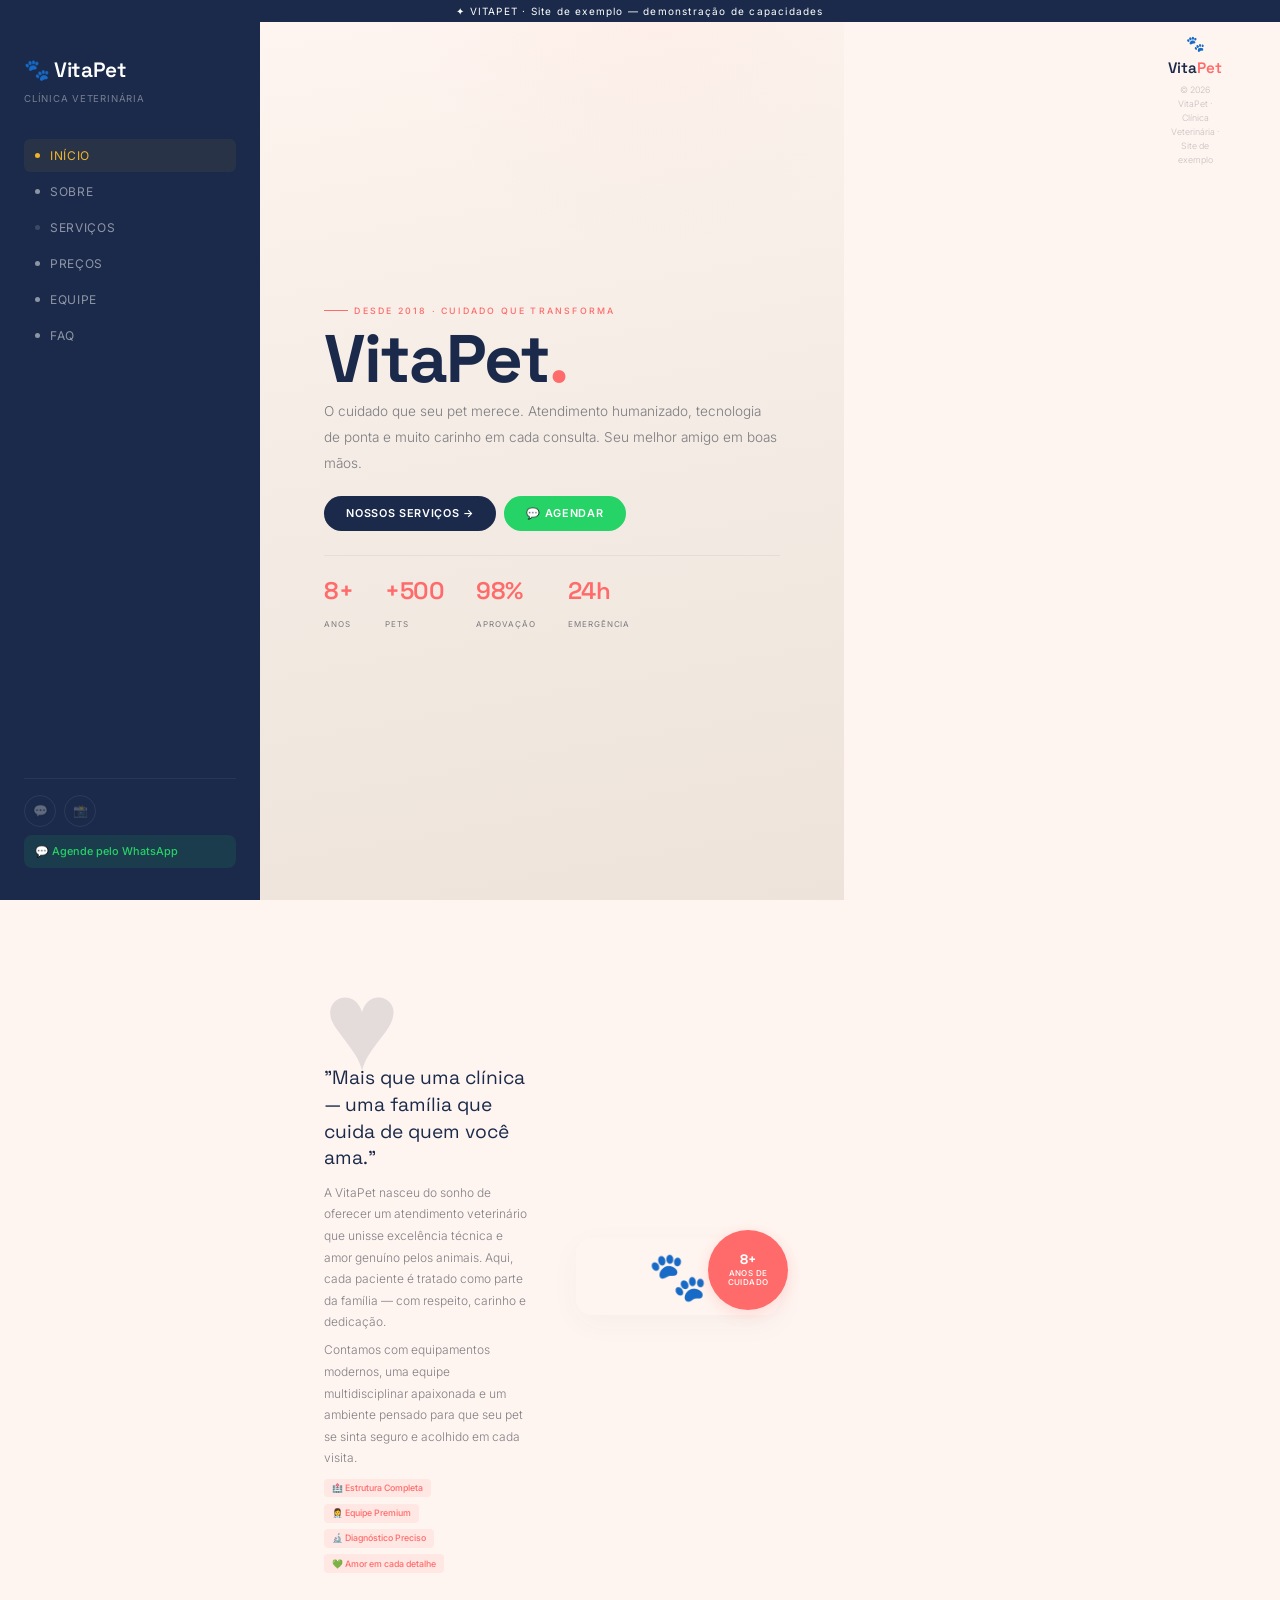
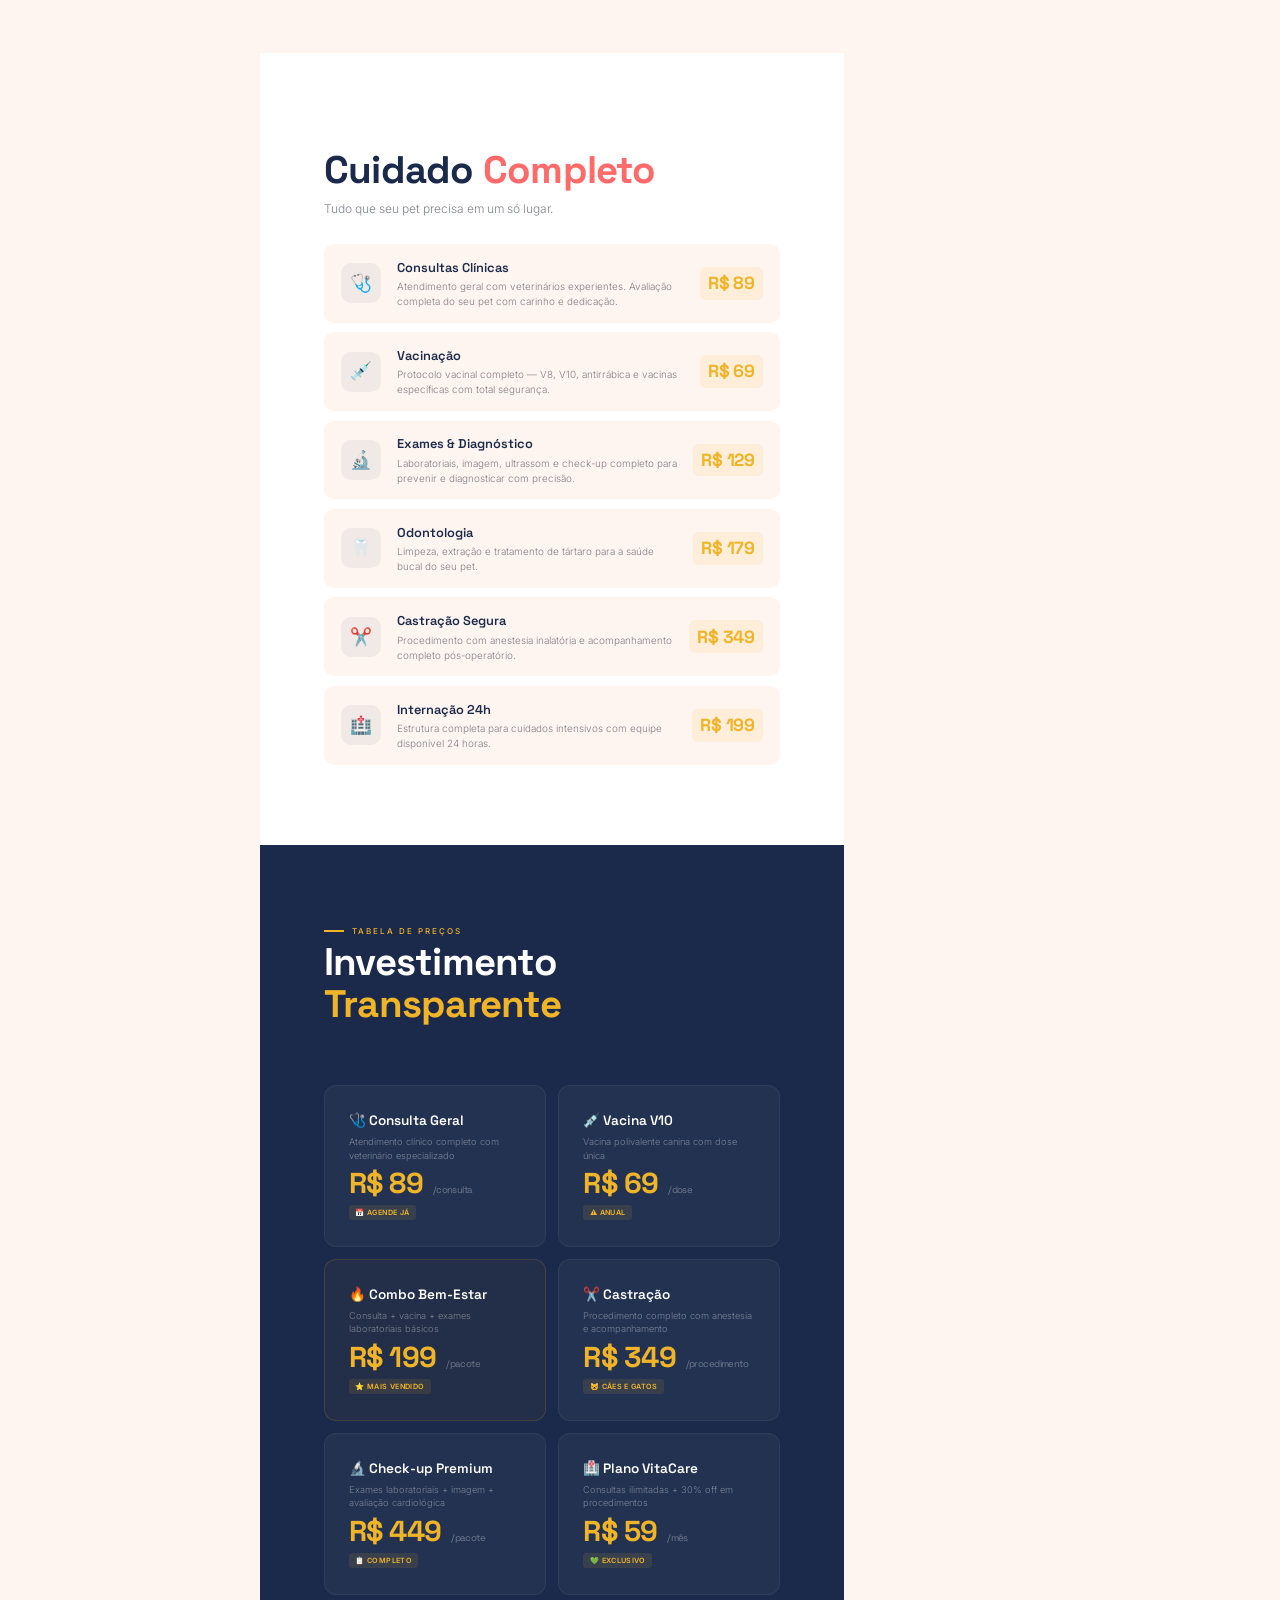
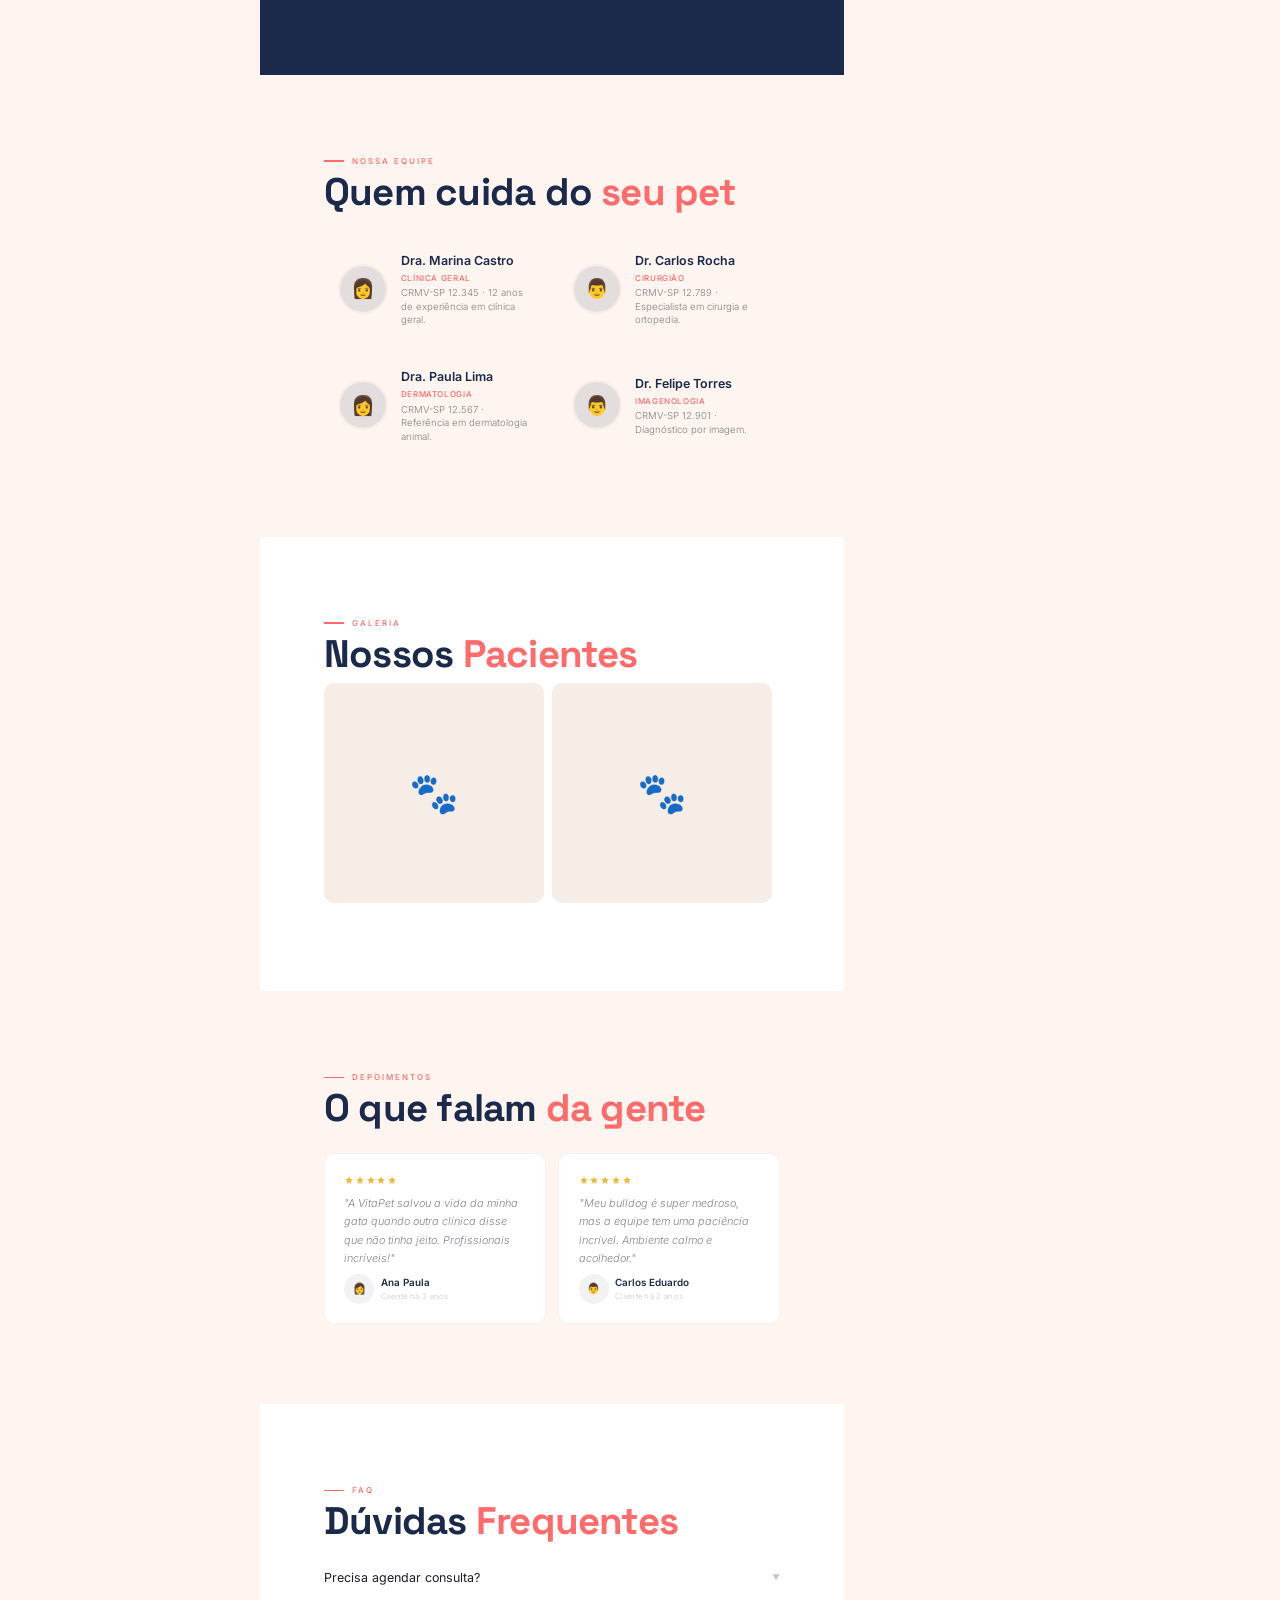
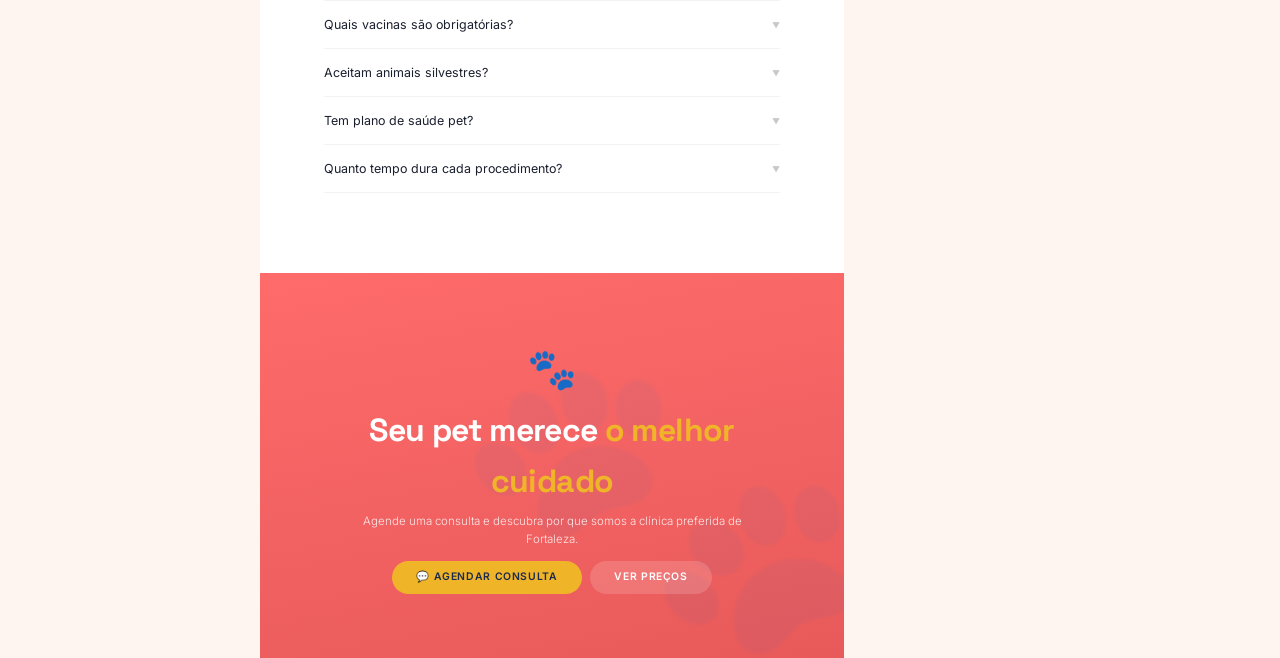
==== samples/vitapet-veterinaria/index.html @ 8b57b700 "🚀 Deploy inicial - Portfolio + 5 samples de sites" ====
<!DOCTYPE html>
<html lang="pt-BR">
<head>
<meta charset="UTF-8">
<meta name="viewport" content="width=device-width, initial-scale=1.0">
<title>VitaPet · Clínica Veterinária</title>
<link rel="preconnect" href="https://fonts.googleapis.com">
<link rel="preconnect" href="https://fonts.gstatic.com" crossorigin>
<link href="https://fonts.googleapis.com/css2?family=Space+Grotesk:wght@400;500;600;700&family=Inter:opsz,wght@14..32,200;14..32,300;14..32,400;14..32,500;14..32,600;14..32,700&display=swap" rel="stylesheet">
<style>
*,*::before,*::after{margin:0;padding:0;box-sizing:border-box}
:root{--navy:#1B2A4A;--navy2:rgba(27,42,74,.06);--navy3:rgba(27,42,74,.12);--coral:#FF6B6B;--coral2:rgba(255,107,107,.10);--coral3:rgba(255,107,107,.20);--gold:#F0B429;--gold2:rgba(240,180,41,.12);--cream:#FFF5F0;--cream2:#F5EDE6;--cream3:#EDE3DA;--txt:#1A1F2E;--txt2:rgba(26,31,46,.55);--txt3:rgba(26,31,46,.25);--wpp:#25D366;--card:#fff;--border:rgba(27,42,74,.06);--sb-w:260px}
html{scroll-behavior:smooth}
body{font-family:'Inter',sans-serif;background:var(--cream);color:var(--txt);overflow-x:hidden;font-weight:300;font-size:15px;line-height:1.6;display:flex;min-height:100vh}
img{max-width:100%;display:block}a{color:inherit;text-decoration:none}button{cursor:pointer;font-family:inherit}ul{list-style:none}::selection{background:var(--navy);color:#fff}

.sample-banner{position:fixed;top:0;left:0;right:0;z-index:10000;background:var(--navy);color:#fff;text-align:center;padding:3px 10px;font-size:10px;letter-spacing:.12em;font-weight:400;height:22px}

/* ═══ SIDEBAR ═══ */
.sidebar{position:fixed;top:22px;left:0;bottom:0;width:var(--sb-w);background:var(--navy);color:rgba(255,255,255,.7);z-index:900;display:flex;flex-direction:column;padding:2rem 1.5rem;overflow-y:auto}
.sidebar-brand{font-family:'Space Grotesk',sans-serif;font-size:1.3rem;font-weight:600;color:#fff;margin-bottom:.25rem;display:flex;align-items:center;gap:.4rem;letter-spacing:-.02em}
.sidebar-brand span{font-size:1.1rem}
.sidebar .sub{font-size:.6rem;color:rgba(255,255,255,.4);letter-spacing:.08em;text-transform:uppercase;font-weight:400;margin-bottom:2rem}
.sidebar-nav{display:flex;flex-direction:column;gap:.15rem;flex:1}
.sidebar-nav a{padding:.45rem .7rem;color:rgba(255,255,255,.5);font-size:.75rem;font-weight:400;letter-spacing:.06em;text-transform:uppercase;transition:.25s;border-radius:6px;display:flex;align-items:center;gap:.6rem}
.sidebar-nav a .dot{width:5px;height:5px;border-radius:50%;background:currentColor;opacity:.3;transition:.25s}
.sidebar-nav a:hover{color:var(--gold);background:rgba(240,180,41,.06)}
.sidebar-nav a:hover .dot{opacity:1;background:var(--gold)}
.sidebar-nav .active{color:var(--gold);background:rgba(240,180,41,.06)}
.sidebar-nav .active .dot{opacity:1;background:var(--gold)}
.sidebar-social{display:flex;gap:.5rem;margin-top:1rem;padding-top:1rem;border-top:1px solid rgba(255,255,255,.06)}
.sidebar-social a{width:32px;height:32px;border-radius:50%;border:1px solid rgba(255,255,255,.08);display:flex;align-items:center;justify-content:center;font-size:.75rem;color:rgba(255,255,255,.3);transition:.25s}
.sidebar-social a:hover{border-color:var(--gold);color:var(--gold);background:rgba(240,180,41,.06)}
.sidebar .wpp-link{display:flex;align-items:center;gap:.4rem;margin-top:.5rem;padding:.5rem .7rem;background:rgba(37,211,102,.1);border-radius:8px;color:var(--wpp);font-size:.68rem;font-weight:500;transition:.25s}
.sidebar .wpp-link:hover{background:rgba(37,211,102,.18);transform:translateX(4px)}

/* ═══ MAIN CONTENT ═══ */
.main{margin-left:var(--sb-w);margin-top:22px;flex:1;min-height:calc(100vh - 22px);position:relative;z-index:1}

/* ═══ HERO ═══ */
.hero{min-height:calc(100vh - 22px);display:flex;flex-direction:column;justify-content:center;padding:4rem 4rem 3rem;position:relative;overflow:hidden;background:linear-gradient(170deg,#FFF5F0 0%,#F5EDE6 40%,#EDE3DA 100%)}
.hero::before{content:'';position:absolute;top:-30%;right:-10%;width:500px;height:500px;background:radial-gradient(circle,rgba(255,107,107,.04),transparent 70%);border-radius:50%}
.hero .inner{position:relative;z-index:2;max-width:720px}
.hero .pre{font-size:.55rem;color:var(--coral);letter-spacing:.25em;text-transform:uppercase;font-weight:500;margin-bottom:.4rem;display:flex;align-items:center;gap:.4rem}
.hero .pre::before{content:'';width:24px;height:1.5px;background:var(--coral)}
.hero h1{font-family:'Space Grotesk',sans-serif;font-size:clamp(2.8rem,5.5vw,4.2rem);font-weight:700;line-height:1.05;color:var(--navy);letter-spacing:-.03em;margin-bottom:.3rem}
.hero h1 em{color:var(--coral);font-style:normal}
.hero .sub{font-size:.85rem;color:var(--txt2);max-width:480px;line-height:1.9;margin-bottom:1.2rem;font-weight:300}
.hero .btn-group{display:flex;gap:.5rem;flex-wrap:wrap}
.hero .btn{display:inline-flex;align-items:center;gap:.35rem;padding:.55rem 1.4rem;border:none;border-radius:100px;font-size:.68rem;font-weight:600;letter-spacing:.06em;text-transform:uppercase;transition:.3s;font-family:'Inter',sans-serif}
.hero .btn-pri{background:var(--navy);color:#fff}
.hero .btn-pri:hover{transform:translateY(-2px);box-shadow:0 8px 25px rgba(27,42,74,.15)}
.hero .btn-wpp{background:var(--wpp);color:#fff}
.hero .btn-wpp:hover{transform:translateY(-2px);box-shadow:0 8px 25px rgba(37,211,102,.15)}
.hero .btn-out{background:transparent;border:1.5px solid var(--border);color:var(--txt)}
.hero .btn-out:hover{background:var(--navy2);border-color:var(--navy3);color:var(--navy)}
.hero-stats{display:flex;gap:2rem;margin-top:1.5rem;padding-top:1rem;border-top:1px solid var(--border)}
.hero-stats div{text-align:left}
.hero-stats strong{display:block;font-family:'Space Grotesk',sans-serif;font-size:1.5rem;font-weight:600;color:var(--coral);letter-spacing:-.02em}
.hero-stats span{font-size:.5rem;color:var(--txt2);letter-spacing:.12em;text-transform:uppercase;font-weight:400}

/* ═══ SECTIONS ═══ */
section{padding:5rem 4rem;position:relative}
.section-container{max-width:800px;margin:0 auto}

.section-t{font-size:.5rem;color:var(--coral);letter-spacing:.25em;text-transform:uppercase;font-weight:500;margin-bottom:.2rem;display:flex;align-items:center;gap:.5rem}
.section-t::before{content:'';width:20px;height:1.5px;background:var(--coral)}
.section-h{font-family:'Space Grotesk',sans-serif;font-size:clamp(1.6rem,3vw,2.4rem);font-weight:700;color:var(--navy);letter-spacing:-.02em;line-height:1.1;margin-bottom:.5rem}
.section-h em{color:var(--coral);font-style:normal}

.section-alt{background:var(--card)}

/* ═══ ABOUT ═══ */
.about-g{display:grid;grid-template-columns:1fr 1fr;gap:3rem;align-items:center}
.about-txt .big-letter{font-family:'Space Grotesk',sans-serif;font-size:clamp(5rem,10vw,8rem);font-weight:700;color:var(--navy3);line-height:.7;margin-bottom:-.3rem;letter-spacing:-.04em}
.about-txt .quote{font-family:'Space Grotesk',sans-serif;font-size:clamp(1rem,1.5vw,1.2rem);font-weight:400;color:var(--navy);line-height:1.4;margin-bottom:.6rem}
.about-txt p{font-size:.75rem;color:var(--txt2);line-height:1.8;margin-bottom:.4rem;font-weight:300}
.about-txt .tags{display:flex;gap:.4rem;flex-wrap:wrap;margin-top:.6rem}
.about-txt .tags span{font-size:.55rem;background:var(--coral2);color:var(--coral);padding:.15rem .5rem;border-radius:4px;font-weight:500;display:flex;align-items:center;gap:.15rem}
.about-img{position:relative}
.about-img .frame{border-radius:16px;overflow:hidden;box-shadow:0 8px 30px rgba(27,42,74,.04)}
.about-img .frame img{width:100%;height:clamp(300px,40vw,450px);object-fit:cover;transition:.6s}
.about-img .frame:hover img{transform:scale(1.04)}
.about-img .stamp{position:absolute;top:-.5rem;right:-.5rem;width:80px;height:80px;background:var(--coral);color:#fff;border-radius:50%;display:flex;flex-direction:column;align-items:center;justify-content:center;font-size:.5rem;font-weight:500;letter-spacing:.05em;text-transform:uppercase;text-align:center;line-height:1.2;box-shadow:0 4px 15px var(--coral3)}
.about-img .stamp strong{font-family:'Space Grotesk',sans-serif;font-size:.85rem;font-weight:700;display:block}

/* ═══ SERVICES ═══ */
.serv-list{display:flex;flex-direction:column;gap:.6rem}
.serv-item{display:flex;align-items:center;gap:1rem;padding:.8rem 1rem;background:var(--cream);border-radius:10px;transition:.3s;border:1px solid transparent}
.serv-item:hover{border-color:var(--navy3);background:var(--cream2);transform:translateX(6px)}
.serv-item .ico{flex-shrink:0;width:40px;height:40px;border-radius:10px;background:var(--navy2);display:flex;align-items:center;justify-content:center;font-size:1.1rem;transition:.3s}
.serv-item:hover .ico{background:var(--navy3);transform:scale(1.08)}
.serv-item .info{flex:1}
.serv-item .info h4{font-family:'Space Grotesk',sans-serif;font-size:.8rem;font-weight:600;color:var(--navy);margin-bottom:1px}
.serv-item .info p{font-size:.62rem;color:var(--txt2);line-height:1.5;font-weight:300}
.serv-item .price-tag{font-family:'Space Grotesk',sans-serif;font-size:1.1rem;font-weight:700;color:var(--gold);background:var(--gold2);padding:.15rem .5rem;border-radius:6px;letter-spacing:-.01em;white-space:nowrap;flex-shrink:0}

/* ═══ PRICING ═══ */
.pricing-section{background:var(--navy);color:rgba(255,255,255,.85)}
.pricing-section .section-h{color:#fff}
.pricing-section .section-h em{color:var(--gold)}
.pricing-section .section-t{color:var(--gold)}
.pricing-section .section-t::before{background:var(--gold)}
.pricing-section .section-p{font-size:.75rem;color:rgba(255,255,255,.5);line-height:1.7;margin-bottom:2rem;font-weight:300}

.price-grid{display:grid;grid-template-columns:1fr 1fr;gap:.8rem}
.price-card{background:rgba(255,255,255,.04);border:1px solid rgba(255,255,255,.06);border-radius:12px;padding:1.5rem;transition:.35s;position:relative;overflow:hidden}
.price-card::before{content:'';position:absolute;top:0;left:0;right:0;height:3px;background:var(--gold);opacity:0;transition:.35s}
.price-card:hover::before{opacity:1}
.price-card:hover{transform:translateY(-5px);background:rgba(255,255,255,.06);border-color:rgba(240,180,41,.15)}
.price-card.featured{border-color:rgba(240,180,41,.15);background:rgba(240,180,41,.04)}
.price-card .p-name{font-family:'Space Grotesk',sans-serif;font-size:.85rem;font-weight:600;color:#fff;margin-bottom:.15rem}
.price-card .p-desc{font-size:.58rem;color:rgba(255,255,255,.4);line-height:1.5;font-weight:300;margin-bottom:.4rem}
.price-card .p-price{font-family:'Space Grotesk',sans-serif;font-size:1.8rem;font-weight:700;color:var(--gold);letter-spacing:-.02em;line-height:1}
.price-card .p-price small{font-size:.6rem;font-weight:400;color:rgba(255,255,255,.35);margin-left:.2rem}
.price-card .p-tag{display:inline-block;font-size:.45rem;color:var(--gold);background:rgba(240,180,41,.1);padding:.1rem .4rem;border-radius:3px;font-weight:600;letter-spacing:.05em;text-transform:uppercase;margin-top:.25rem}

/* ═══ TEAM ═══ */
.team-grid{display:grid;grid-template-columns:1fr 1fr;gap:.8rem}
.team-card{display:flex;align-items:center;gap:.8rem;padding:.8rem;background:var(--cream);border-radius:10px;transition:.3s;border:1px solid transparent}
.team-card:hover{border-color:var(--navy3);background:var(--cream2);transform:translateY(-4px)}
.team-card .av{width:50px;height:50px;border-radius:50%;overflow:hidden;flex-shrink:0;background:var(--navy2);display:flex;align-items:center;justify-content:center;font-size:1.2rem;border:2px solid var(--cream2);transition:.3s}
.team-card:hover .av{border-color:var(--navy);transform:scale(1.08)}
.team-card .av img{width:100%;height:100%;object-fit:cover}
.team-card .info h4{font-size:.78rem;font-weight:600;color:var(--navy);margin-bottom:1px}
.team-card .info .role{font-size:.5rem;color:var(--coral);font-weight:500;letter-spacing:.08em;text-transform:uppercase}
.team-card .info .bio{font-size:.6rem;color:var(--txt2);line-height:1.4;margin-top:2px;font-weight:300}

/* ═══ GALLERY ═══ */
.gal-scroll{display:flex;gap:.5rem;overflow-x:auto;scroll-snap-type:x mandatory;padding-bottom:.5rem;scrollbar-width:thin;scrollbar-color:var(--navy3) transparent;cursor:grab}
.gal-scroll::-webkit-scrollbar{height:4px}
.gal-scroll::-webkit-scrollbar-thumb{background:var(--navy3);border-radius:4px}
.gal-item{flex:0 0 220px;scroll-snap-align:start;border-radius:10px;overflow:hidden;position:relative;aspect-ratio:1;background:var(--cream2)}
.gal-item img{width:100%;height:100%;object-fit:cover;transition:.5s}
.gal-item:hover img{transform:scale(1.06)}
.gal-item .cap{position:absolute;bottom:0;left:0;right:0;padding:1.5rem .5rem .4rem;background:linear-gradient(transparent,rgba(27,42,74,.6));color:#fff;font-size:.6rem;font-weight:400;opacity:0;transition:.35s}
.gal-item:hover .cap{opacity:1}

/* ═══ TESTIMONIALS ═══ */
.test-grid{display:grid;grid-template-columns:1fr 1fr;gap:.8rem}
.test-card{background:var(--card);border:1px solid var(--border);border-radius:10px;padding:1.2rem;transition:.3s}
.test-card:hover{transform:translateY(-3px);border-color:var(--navy3);box-shadow:0 8px 30px rgba(27,42,74,.02)}
.test-card .stars{font-size:.6rem;color:var(--gold);letter-spacing:.08em;margin-bottom:.3rem}
.test-card blockquote{font-size:.68rem;color:var(--txt2);line-height:1.7;font-weight:300;font-style:italic;margin-bottom:.4rem}
.test-card .author{display:flex;align-items:center;gap:.4rem}
.test-card .author .av{width:30px;height:30px;border-radius:50%;background:var(--navy2);display:flex;align-items:center;justify-content:center;font-size:.65rem;flex-shrink:0}
.test-card .author div{display:flex;flex-direction:column}
.test-card .author strong{font-size:.62rem;font-weight:600;color:var(--navy)}
.test-card .author span{font-size:.48rem;color:var(--txt3);letter-spacing:.04em}

/* ═══ FAQ ═══ */
.faq-list{max-width:650px;margin:0 auto}
.faq-item{border-bottom:1px solid var(--border);padding:.8rem 0}
.faq-item:first-child{padding-top:0}
.faq-item button{width:100%;display:flex;align-items:center;justify-content:space-between;background:none;border:none;color:var(--txt);font-size:.78rem;text-align:left;cursor:pointer;font-family:'Inter',sans-serif;font-weight:400;padding:.2rem 0;transition:.2s}
.faq-item button:hover{color:var(--navy)}
.faq-item button .arr{font-size:.5rem;color:var(--txt3);transition:.3s}
.faq-item.open button .arr{transform:rotate(180deg);color:var(--coral)}
.faq-item .answer{max-height:0;overflow:hidden;transition:max-height .35s}
.faq-item.open .answer{max-height:180px}
.faq-item .answer p{padding:.4rem .5rem 0;font-size:.65rem;color:var(--txt2);line-height:1.7;font-weight:300}

/* ═══ CTA ═══ */
.cta-section{text-align:center;padding:4rem;background:linear-gradient(170deg,var(--coral),#E85A5A);color:#fff;position:relative;overflow:hidden}
.cta-section::before{content:'🐾';position:absolute;top:-2rem;right:-1rem;font-size:clamp(8rem,25vw,20rem);opacity:.05;pointer-events:none;transform:rotate(-12deg)}
.cta-section .in{position:relative;z-index:2;max-width:550px;margin:0 auto}
.cta-section .in .ico-b{font-size:2.5rem;margin-bottom:.2rem;display:block}
.cta-section .in h2{font-family:'Space Grotesk',sans-serif;font-size:clamp(1.4rem,2.5vw,2rem);font-weight:700;letter-spacing:-.02em;color:#fff}
.cta-section .in h2 em{color:var(--gold);font-style:normal}
.cta-section .in p{font-size:.72rem;opacity:.85;max-width:400px;margin:.3rem auto .8rem;font-weight:300;line-height:1.6}
.cta-section .in .btn{display:inline-flex;align-items:center;gap:.35rem;padding:.5rem 1.5rem;background:var(--gold);color:var(--navy);border:none;border-radius:100px;font-size:.65rem;font-weight:600;letter-spacing:.06em;text-transform:uppercase;transition:.3s;font-family:'Inter',sans-serif}
.cta-section .in .btn:hover{transform:translateY(-2px);box-shadow:0 8px 25px rgba(0,0,0,.1)}
.cta-section .in .btn-sec{background:rgba(255,255,255,.15);color:#fff;margin-left:.3rem}
.cta-section .in .btn-sec:hover{background:rgba(255,255,255,.25)}

/* ═══ FOOTER ═══ */
footer{padding:2rem 4rem 1.5rem;text-align:center;margin-left:var(--sb-w)}
footer .brand{font-family:'Space Grotesk',sans-serif;font-size:.95rem;font-weight:600;color:var(--navy)}
footer .brand span{color:var(--coral)}
footer p{font-size:.55rem;color:var(--txt3);margin-top:.15rem}
footer .social{display:flex;gap:.5rem;justify-content:center;margin:.4rem 0}

/* ═══ ANIMATIONS ═══ */
.fade-in{opacity:0;transform:translateY(20px);transition:opacity .6s,transform .6s}.fade-in.vis{opacity:1;transform:translateY(0)}
.slide-up{opacity:0;transform:translateY(30px);transition:opacity .7s,transform .7s}.slide-up.vis{opacity:1;transform:translateY(0)}
.fade-l{opacity:0;transform:translateX(-20px);transition:opacity .6s,transform .6s}.fade-l.vis{opacity:1;transform:translateX(0)}
.fade-r{opacity:0;transform:translateX(20px);transition:opacity .6s,transform .6s}.fade-r.vis{opacity:1;transform:translateX(0)}

/* ═══ RESPONSIVE ═══ */
@media(max-width:968px){
  .sidebar{width:200px;padding:1.2rem 1rem}
  :root{--sb-w:200px}
  .hero{padding:3rem 2rem}
  section{padding:3.5rem 2rem}
  .about-g{grid-template-columns:1fr;gap:2rem}
  .price-grid{grid-template-columns:1fr}
}
@media(max-width:768px){
  body{flex-direction:column}
  .sidebar{position:static;top:auto;width:100%;padding:1rem 1.2rem;flex-direction:row;align-items:center;gap:1rem;flex-wrap:wrap;min-height:auto}
  .sidebar .sub{display:none}
  .sidebar-nav{flex-direction:row;gap:.1rem;flex:none;overflow-x:auto;padding:.2rem 0}
  .sidebar-nav a{font-size:.55rem;padding:.25rem .5rem;white-space:nowrap}
  .sidebar-nav a .dot{display:none}
  .sidebar-social,.sidebar .wpp-link{display:none}
  .main{margin-left:0}
  footer{margin-left:0}
  .hero{padding:2.5rem 1.2rem;min-height:auto}
  .hero-stats{gap:1rem;flex-wrap:wrap}
  section{padding:2.5rem 1.2rem}
  .team-grid{grid-template-columns:1fr}
  .test-grid{grid-template-columns:1fr}
  .serv-item{flex-wrap:wrap}
  .cta-section{padding:3rem 1.2rem}
  .about-img .stamp{width:65px;height:65px;top:-.3rem;right:-.3rem}
  .about-img .stamp strong{font-size:.7rem}
  .gal-item{flex:0 0 160px}
}
@media(max-width:480px){
  .hero h1{font-size:2.2rem}.hero .btn{width:100%;justify-content:center}
  .price-card .p-price{font-size:1.4rem}
}
</style>
</head>
<body>

<div class="sample-banner">✦ VITAPET · Site de exemplo — demonstração de capacidades</div>

<!-- ═══ SIDEBAR ═══ -->
<aside class="sidebar">
  <div class="sidebar-brand">🐾 VitaPet</div>
  <div class="sub">Clínica Veterinária</div>
  <nav class="sidebar-nav">
    <a href="#hero" class="active"><span class="dot"></span>Início</a>
    <a href="#sobre"><span class="dot"></span>Sobre</a>
    <a href="#servicos"><span class="dot"></span>Serviços</a>
    <a href="#precos"><span class="dot"></span>Preços</a>
    <a href="#equipe"><span class="dot"></span>Equipe</a>
    <a href="#faq"><span class="dot"></span>FAQ</a>
  </nav>
  <div class="sidebar-social">
    <a href="https://wa.me/5585996896378" target="_blank" aria-label="WhatsApp">💬</a>
    <a href="#" aria-label="Instagram">📸</a>
  </div>
  <a href="https://wa.me/5585996896378?text=Olá!%20Vim%20pelo%20site%20da%20VitaPet" target="_blank" class="wpp-link">💬 Agende pelo WhatsApp</a>
</aside>

<!-- ═══ MAIN ═══ -->
<div class="main">

<!-- HERO -->
<section class="hero" id="hero">
  <div class="inner">
    <div class="pre fade-in">Desde 2018 · Cuidado que transforma</div>
    <h1 class="fade-in" style="transition-delay:.08s">VitaPet<em>.</em></h1>
    <p class="sub fade-in" style="transition-delay:.16s">O cuidado que seu pet merece. Atendimento humanizado, tecnologia de ponta e muito carinho em cada consulta. Seu melhor amigo em boas mãos.</p>
    <div class="btn-group fade-in" style="transition-delay:.24s">
      <a href="#servicos" class="btn btn-pri">Nossos Serviços →</a>
      <a href="https://wa.me/5585996896378?text=Olá!%20Vim%20pelo%20site%20da%20VitaPet" target="_blank" class="btn btn-wpp">💬 Agendar</a>
    </div>
    <div class="hero-stats fade-in" style="transition-delay:.32s">
      <div><strong>8+</strong><span>Anos</span></div>
      <div><strong>+500</strong><span>Pets</span></div>
      <div><strong>98%</strong><span>Aprovação</span></div>
      <div><strong>24h</strong><span>Emergência</span></div>
    </div>
  </div>
</section>

<!-- ABOUT -->
<section id="sobre">
  <div class="section-container">
    <div class="about-g">
      <div class="about-txt">
        <div class="big-letter fade-l">♥</div>
        <div class="quote fade-l" style="transition-delay:.06s">"Mais que uma clínica — uma família que cuida de quem você ama."</div>
        <p class="fade-l" style="transition-delay:.12s">A VitaPet nasceu do sonho de oferecer um atendimento veterinário que unisse excelência técnica e amor genuíno pelos animais. Aqui, cada paciente é tratado como parte da família — com respeito, carinho e dedicação.</p>
        <p class="fade-l" style="transition-delay:.18s">Contamos com equipamentos modernos, uma equipe multidisciplinar apaixonada e um ambiente pensado para que seu pet se sinta seguro e acolhido em cada visita.</p>
        <div class="tags fade-l" style="transition-delay:.24s">
          <span>🏥 Estrutura Completa</span>
          <span>👩‍⚕️ Equipe Premium</span>
          <span>🔬 Diagnóstico Preciso</span>
          <span>💚 Amor em cada detalhe</span>
        </div>
      </div>
      <div class="about-img fade-r">
        <div class="frame"><img src="https://images.unsplash.com/photo-1628009368231-3bb7cfcb8a9a?w=500&h=600&fit=crop" alt="Clínica VitaPet" loading="lazy" onerror="this.outerHTML='<div style=display:flex;align-items:center;justify-content:center;width:100%;height:100%;background:var(--cream);font-size:3rem;border-radius:16px>🐾</div>'"></div>
        <div class="stamp"><strong>8+</strong>Anos de<br>Cuidado</div>
      </div>
    </div>
  </div>
</section>

<!-- SERVICES -->
<section class="section-alt" id="servicos">
  <div class="section-container">
    <div class="section-t slide-up">Nossos Serviços</div>
    <h2 class="section-h slide-up" style="transition-delay:.06s">Cuidado <em>Completo</em></h2>
    <p class="section-p slide-up" style="transition-delay:.12s;font-size:.75rem;color:var(--txt2);line-height:1.7;margin-bottom:1.5rem;font-weight:300">Tudo que seu pet precisa em um só lugar.</p>
    <div class="serv-list">
      <div class="serv-item slide-up"><div class="ico">🩺</div><div class="info"><h4>Consultas Clínicas</h4><p>Atendimento geral com veterinários experientes. Avaliação completa do seu pet com carinho e dedicação.</p></div><span class="price-tag">R$ 89</span></div>
      <div class="serv-item slide-up" style="transition-delay:.04s"><div class="ico">💉</div><div class="info"><h4>Vacinação</h4><p>Protocolo vacinal completo — V8, V10, antirrábica e vacinas específicas com total segurança.</p></div><span class="price-tag">R$ 69</span></div>
      <div class="serv-item slide-up" style="transition-delay:.08s"><div class="ico">🔬</div><div class="info"><h4>Exames & Diagnóstico</h4><p>Laboratoriais, imagem, ultrassom e check-up completo para prevenir e diagnosticar com precisão.</p></div><span class="price-tag">R$ 129</span></div>
      <div class="serv-item slide-up" style="transition-delay:.12s"><div class="ico">🦷</div><div class="info"><h4>Odontologia</h4><p>Limpeza, extração e tratamento de tártaro para a saúde bucal do seu pet.</p></div><span class="price-tag">R$ 179</span></div>
      <div class="serv-item slide-up" style="transition-delay:.16s"><div class="ico">✂️</div><div class="info"><h4>Castração Segura</h4><p>Procedimento com anestesia inalatória e acompanhamento completo pós-operatório.</p></div><span class="price-tag">R$ 349</span></div>
      <div class="serv-item slide-up" style="transition-delay:.2s"><div class="ico">🏥</div><div class="info"><h4>Internação 24h</h4><p>Estrutura completa para cuidados intensivos com equipe disponível 24 horas.</p></div><span class="price-tag">R$ 199</span></div>
    </div>
  </div>
</section>

<!-- PRICING -->
<section class="pricing-section" id="precos">
  <div class="section-container">
    <div class="section-t slide-up">Tabela de Preços</div>
    <h2 class="section-h slide-up" style="transition-delay:.06s">Investimento <em>Transparente</em></h2>
    <p class="section-p slide-up" style="transition-delay:.12s">Preços justos e sem surpresas. Seu pet merece o melhor cuidado.</p>
    <div class="price-grid">
      <div class="price-card slide-up"><div class="p-name">🩺 Consulta Geral</div><div class="p-desc">Atendimento clínico completo com veterinário especializado</div><div class="p-price">R$ 89 <small>/consulta</small></div><span class="p-tag">📅 Agende já</span></div>
      <div class="price-card slide-up" style="transition-delay:.04s"><div class="p-name">💉 Vacina V10</div><div class="p-desc">Vacina polivalente canina com dose única</div><div class="p-price">R$ 69 <small>/dose</small></div><span class="p-tag">⚠️ Anual</span></div>
      <div class="price-card featured slide-up" style="transition-delay:.08s"><div class="p-name">🔥 Combo Bem-Estar</div><div class="p-desc">Consulta + vacina + exames laboratoriais básicos</div><div class="p-price">R$ 199 <small>/pacote</small></div><span class="p-tag">⭐ MAIS VENDIDO</span></div>
      <div class="price-card slide-up" style="transition-delay:.12s"><div class="p-name">✂️ Castração</div><div class="p-desc">Procedimento completo com anestesia e acompanhamento</div><div class="p-price">R$ 349 <small>/procedimento</small></div><span class="p-tag">🐱 Cães e gatos</span></div>
      <div class="price-card slide-up" style="transition-delay:.16s"><div class="p-name">🔬 Check-up Premium</div><div class="p-desc">Exames laboratoriais + imagem + avaliação cardiológica</div><div class="p-price">R$ 449 <small>/pacote</small></div><span class="p-tag">📋 Completo</span></div>
      <div class="price-card slide-up" style="transition-delay:.2s"><div class="p-name">🏥 Plano VitaCare</div><div class="p-desc">Consultas ilimitadas + 30% off em procedimentos</div><div class="p-price">R$ 59 <small>/mês</small></div><span class="p-tag">💚 Exclusivo</span></div>
    </div>
  </div>
</section>

<!-- TEAM -->
<section id="equipe">
  <div class="section-container">
    <div class="section-t slide-up">Nossa Equipe</div>
    <h2 class="section-h slide-up" style="transition-delay:.06s">Quem cuida do <em>seu pet</em></h2>
    <div class="team-grid" style="margin-top:1.5rem">
      <div class="team-card slide-up"><div class="av"><img src="https://images.unsplash.com/photo-1580489944761-15a19d654956?w=100&h=100&fit=crop" alt="Dra. Marina" loading="lazy" onerror="this.outerHTML='<div class=av style=font-size:1.2rem>👩</div>'"></div><div class="info"><h4>Dra. Marina Castro</h4><div class="role">Clínica Geral</div><div class="bio">CRMV-SP 12.345 · 12 anos de experiência em clínica geral.</div></div></div>
      <div class="team-card slide-up" style="transition-delay:.04s"><div class="av"><img src="https://images.unsplash.com/photo-1531384441138-2736e62e0919?w=100&h=100&fit=crop" alt="Dr. Carlos" loading="lazy" onerror="this.outerHTML='<div class=av style=font-size:1.2rem>👨</div>'"></div><div class="info"><h4>Dr. Carlos Rocha</h4><div class="role">Cirurgião</div><div class="bio">CRMV-SP 12.789 · Especialista em cirurgia e ortopedia.</div></div></div>
      <div class="team-card slide-up" style="transition-delay:.08s"><div class="av"><img src="https://images.unsplash.com/photo-1592621385612-4d7129426394?w=100&h=100&fit=crop" alt="Dra. Paula" loading="lazy" onerror="this.outerHTML='<div class=av style=font-size:1.2rem>👩</div>'"></div><div class="info"><h4>Dra. Paula Lima</h4><div class="role">Dermatologia</div><div class="bio">CRMV-SP 12.567 · Referência em dermatologia animal.</div></div></div>
      <div class="team-card slide-up" style="transition-delay:.12s"><div class="av"><img src="https://images.unsplash.com/photo-1507003211169-0a1dd7228f2d?w=100&h=100&fit=crop" alt="Dr. Felipe" loading="lazy" onerror="this.outerHTML='<div class=av style=font-size:1.2rem>👨</div>'"></div><div class="info"><h4>Dr. Felipe Torres</h4><div class="role">Imagenologia</div><div class="bio">CRMV-SP 12.901 · Diagnóstico por imagem.</div></div></div>
    </div>
  </div>
</section>

<!-- GALLERY -->
<section class="section-alt">
  <div class="section-container">
    <div class="section-t slide-up">Galeria</div>
    <h2 class="section-h slide-up" style="transition-delay:.06s">Nossos <em>Pacientes</em></h2>
    <div class="gal-scroll slide-up" style="transition-delay:.12s" id="galScroll"></div>
  </div>
</section>

<!-- TESTIMONIALS -->
<section>
  <div class="section-container">
    <div class="section-t slide-up">Depoimentos</div>
    <h2 class="section-h slide-up" style="transition-delay:.06s">O que falam <em>da gente</em></h2>
    <div class="test-grid" style="margin-top:1.5rem">
      <div class="test-card slide-up"><div class="stars">★★★★★</div><blockquote>"A VitaPet salvou a vida da minha gata quando outra clínica disse que não tinha jeito. Profissionais incríveis!"</blockquote><div class="author"><div class="av">👩</div><div><strong>Ana Paula</strong><span>Cliente há 3 anos</span></div></div></div>
      <div class="test-card slide-up" style="transition-delay:.06s"><div class="stars">★★★★★</div><blockquote>"Meu bulldog é super medroso, mas a equipe tem uma paciência incrível. Ambiente calmo e acolhedor."</blockquote><div class="author"><div class="av">👨</div><div><strong>Carlos Eduardo</strong><span>Cliente há 2 anos</span></div></div></div>
    </div>
  </div>
</section>

<!-- FAQ -->
<section class="section-alt" id="faq">
  <div class="section-container">
    <div class="section-t slide-up">FAQ</div>
    <h2 class="section-h slide-up" style="transition-delay:.06s">Dúvidas <em>Frequentes</em></h2>
    <div class="faq-list" style="margin-top:1.5rem">
      <div class="faq-item slide-up"><button onclick="this.parentElement.classList.toggle('open')">Precisa agendar consulta?<span class="arr">▼</span></button><div class="answer"><p>Sim! Recomendamos agendamento. Em casos de emergência, aceitamos sem agendamento 24h.</p></div></div>
      <div class="faq-item slide-up" style="transition-delay:.04s"><button onclick="this.parentElement.classList.toggle('open')">Quais vacinas são obrigatórias?<span class="arr">▼</span></button><div class="answer"><p>Cães: V8 ou V10 (anual) + antirrábica. Gatos: V3 ou V4 (anual) + antirrábica.</p></div></div>
      <div class="faq-item slide-up" style="transition-delay:.08s"><button onclick="this.parentElement.classList.toggle('open')">Aceitam animais silvestres?<span class="arr">▼</span></button><div class="answer"><p>Atendemos cães, gatos e pequenos roedores (hamsters, porquinhos-da-índia, coelhos).</p></div></div>
      <div class="faq-item slide-up" style="transition-delay:.12s"><button onclick="this.parentElement.classList.toggle('open')">Tem plano de saúde pet?<span class="arr">▼</span></button><div class="answer"><p>Sim! O VitaCare oferece consultas ilimitadas e 30% off em procedimentos. Consulte valores!</p></div></div>
      <div class="faq-item slide-up" style="transition-delay:.16s"><button onclick="this.parentElement.classList.toggle('open')">Quanto tempo dura cada procedimento?<span class="arr">▼</span></button><div class="answer"><p>Consultas ~30min, exames ~20min, castração ~1h com preparo e recuperação.</p></div></div>
    </div>
  </div>
</section>

<!-- CTA -->
<div class="cta-section">
  <div class="in slide-up">
    <span class="ico-b">🐾</span>
    <h2>Seu pet merece <em>o melhor cuidado</em></h2>
    <p>Agende uma consulta e descubra por que somos a clínica preferida de Fortaleza.</p>
    <a href="https://wa.me/5585996896378?text=Olá!%20Vim%20pelo%20site%20da%20VitaPet.%20Quero%20agendar%20uma%20consulta." target="_blank" class="btn">💬 Agendar Consulta</a>
    <a href="#precos" class="btn btn-sec">Ver Preços</a>
  </div>
</div>

</div><!-- end .main -->

<!-- ═══ FOOTER ═══ -->
<footer>
  <div class="brand">🐾 Vita<span>Pet</span></div>
  <p>© 2026 VitaPet · Clínica Veterinária · Site de exemplo</p>
</footer>

<script>
// ── Gallery ──
document.getElementById('galScroll').innerHTML = [
  {s:'https://images.unsplash.com/photo-1544568100-847a948585b9?w=250&h=250&fit=crop',a:'Thor'},
  {s:'https://images.unsplash.com/photo-1553882809-a4f57e595701?w=250&h=250&fit=crop',a:'Luna'},
  {s:'https://images.unsplash.com/photo-1552053831-71594a27632d?w=250&h=250&fit=crop',a:'Bidu'},
  {s:'https://images.unsplash.com/photo-1574158622682-e40e69881006?w=250&h=250&fit=crop',a:'Mimi'},
  {s:'https://images.unsplash.com/photo-1568572933382-74d440642117?w=250&h=250&fit=crop',a:'Pipoca'},
  {s:'https://images.unsplash.com/photo-1533738363-b7f9aef128ce?w=250&h=250&fit=crop',a:'Mel'},
  {s:'https://images.unsplash.com/photo-1514888286974-6c03e2ca1dba?w=250&h=250&fit=crop',a:'Simba'},
  {s:'https://images.unsplash.com/photo-1560807707-8cc77767d783?w=250&h=250&fit=crop',a:'Toddy'},
].map((i,n)=>`<div class="gal-item"><img src="${i.s}" alt="${i.a}" loading="lazy" onerror="this.outerHTML='<div style=display:flex;align-items:center;justify-content:center;width:100%;height:100%;background:var(--cream2);font-size:2.5rem>🐾</div>'"><div class="cap">${i.a}</div></div>`).join('');

// ── Observer ──
const watcher = new IntersectionObserver((entries) => {
  entries.forEach(e => { if (e.isIntersecting) { e.target.classList.add('vis'); watcher.unobserve(e.target); } });
}, { threshold: 0.08, rootMargin: '0px 0px -40px 0px' });
document.querySelectorAll('.fade-in, .slide-up, .fade-l, .fade-r').forEach(el => watcher.observe(el));

// ── Active sidebar link ──
const sections = document.querySelectorAll('section[id]');
const sidebarLinks = document.querySelectorAll('.sidebar-nav a');
const sectionObserver = new IntersectionObserver(entries => {
  entries.forEach(entry => {
    if (entry.isIntersecting) {
      sidebarLinks.forEach(l => l.classList.remove('active'));
      const activeLink = document.querySelector(`.sidebar-nav a[href="#${entry.target.id}"]`);
      if (activeLink) activeLink.classList.add('active');
    }
  });
}, { threshold: 0.3 });
sections.forEach(s => sectionObserver.observe(s));
</script>
</body>
</html>
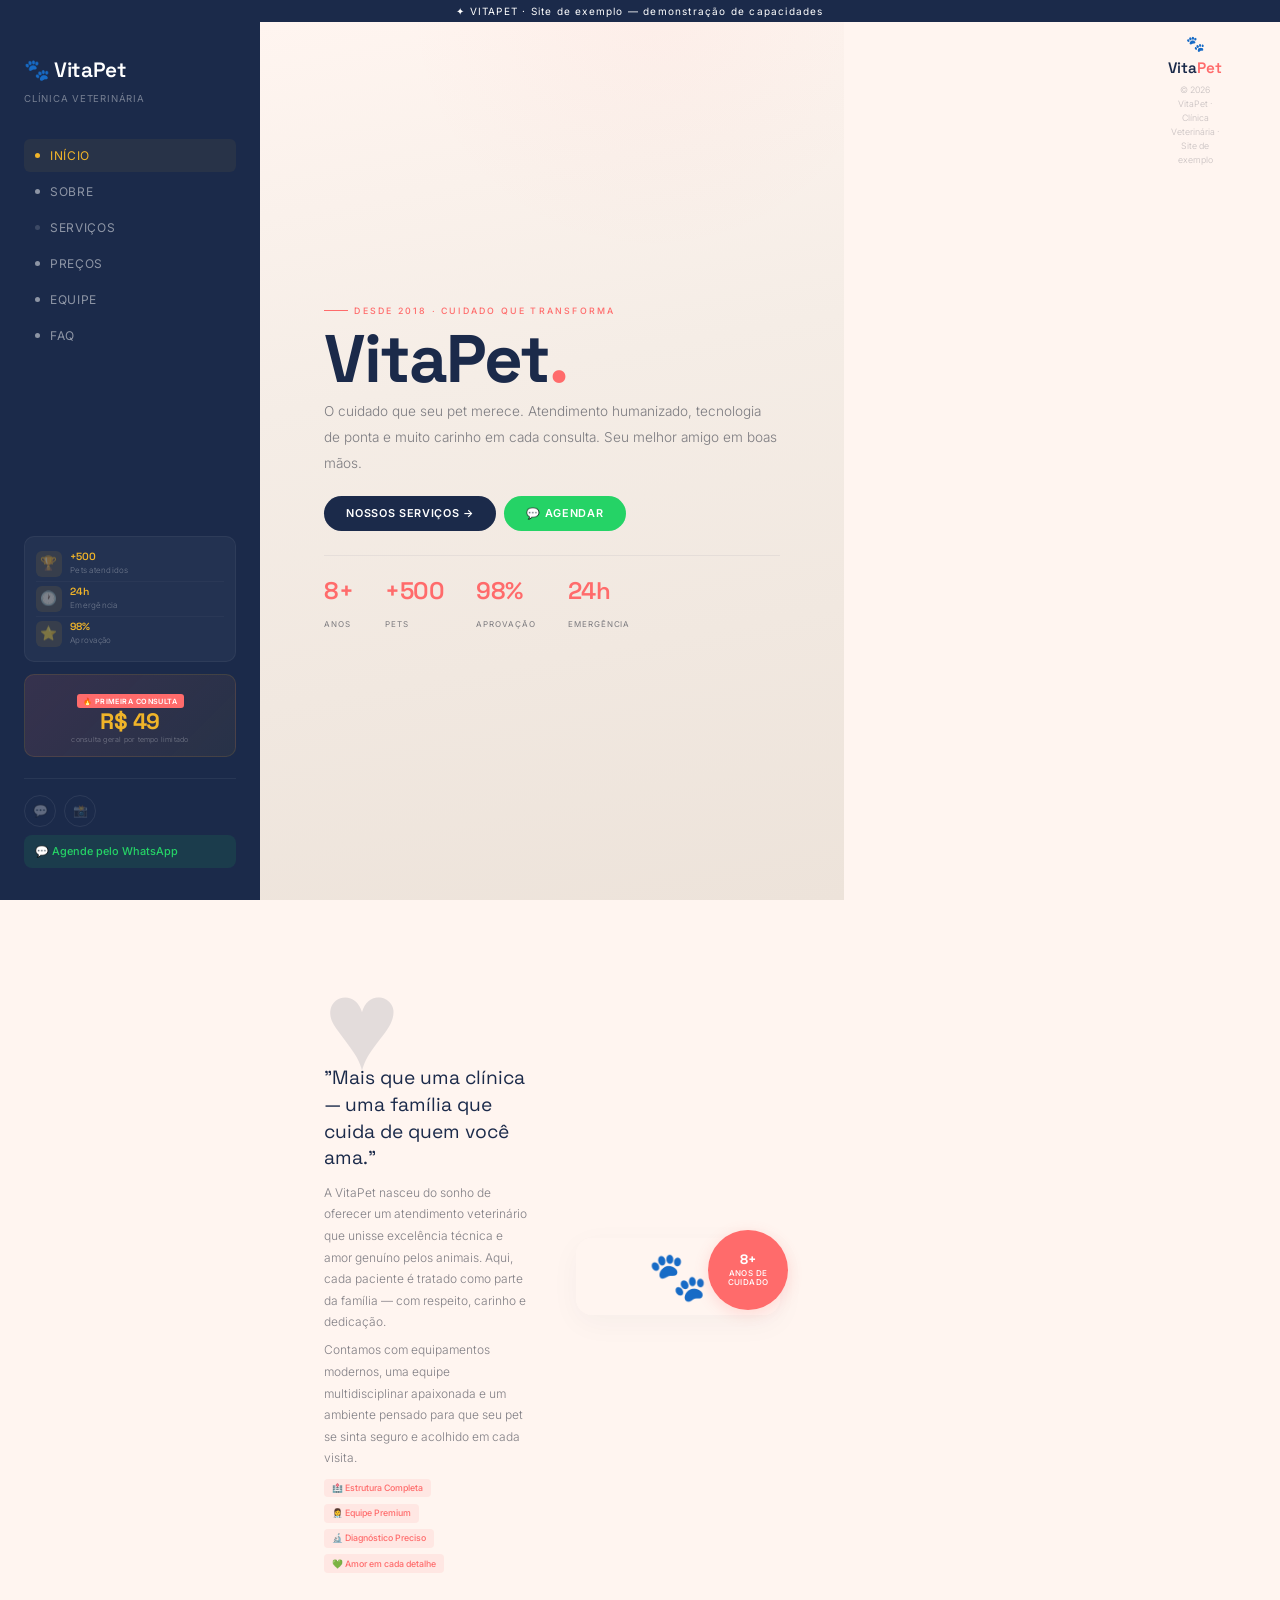
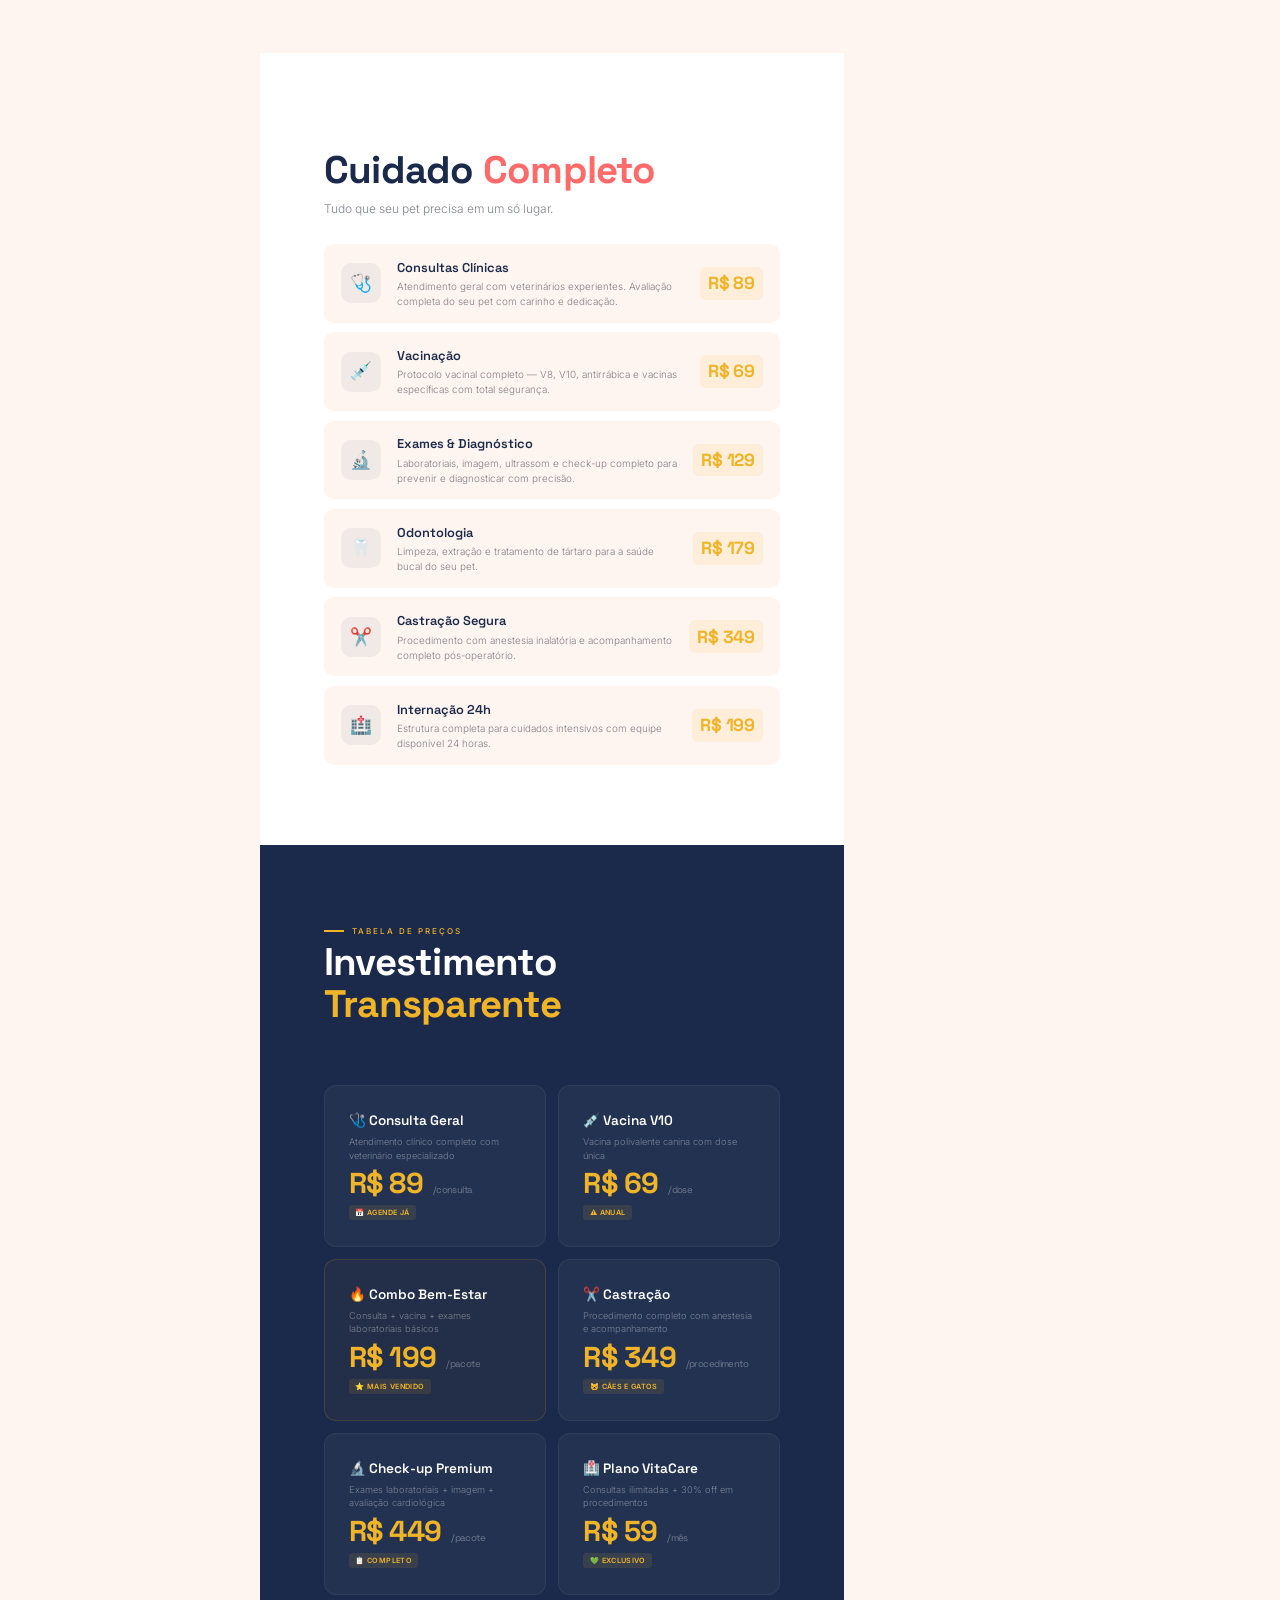
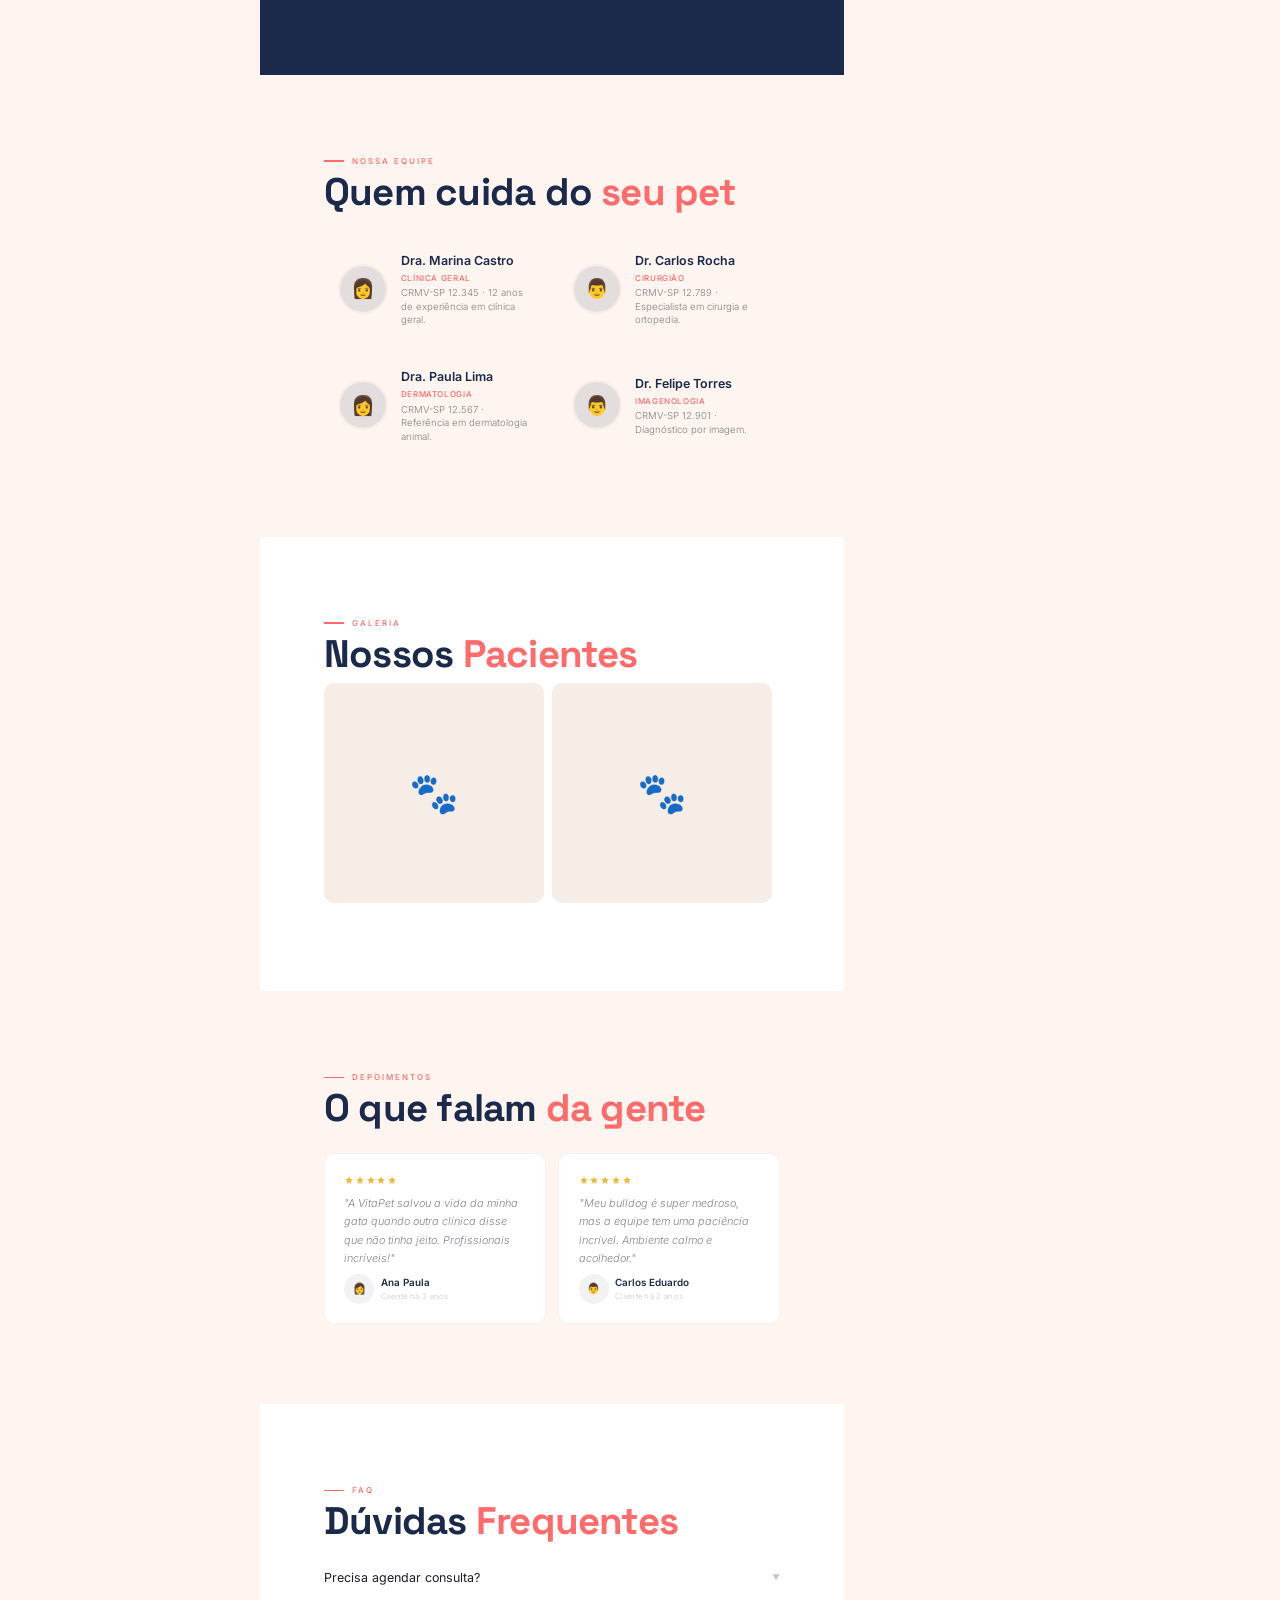
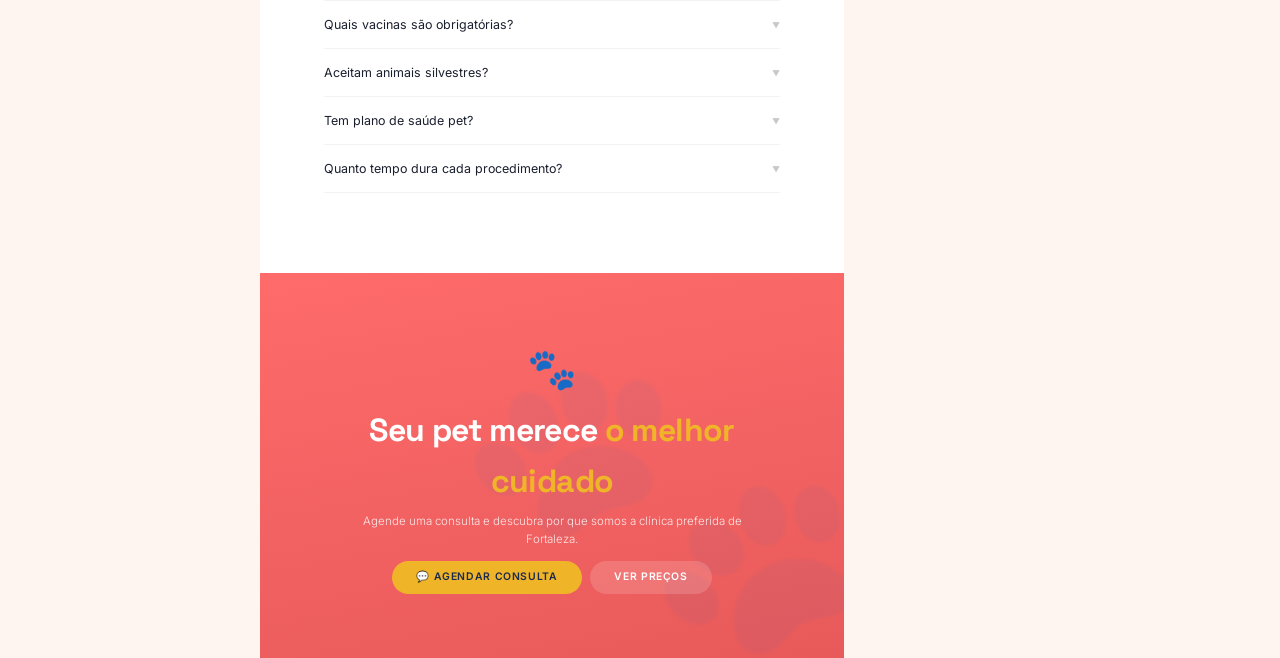
==== commit 5060a01e: "🐾 VitaPet: sidebar com stats + oferta promocional" ====
--- a/samples/vitapet-veterinaria/index.html
+++ b/samples/vitapet-veterinaria/index.html
@@ -33,6 +33,21 @@
 .sidebar-social a:hover{border-color:var(--gold);color:var(--gold);background:rgba(240,180,41,.06)}
 .sidebar .wpp-link{display:flex;align-items:center;gap:.4rem;margin-top:.5rem;padding:.5rem .7rem;background:rgba(37,211,102,.1);border-radius:8px;color:var(--wpp);font-size:.68rem;font-weight:500;transition:.25s}
 .sidebar .wpp-link:hover{background:rgba(37,211,102,.18);transform:translateX(4px)}
+
+/* ─── Sidebar Stats ─── */
+.sidebar-stats{background:rgba(255,255,255,.04);border-radius:10px;padding:.6rem .7rem;margin:.5rem 0;border:1px solid rgba(255,255,255,.05)}
+.ss-item{display:flex;align-items:center;gap:.5rem;padding:.25rem 0;border-bottom:1px solid rgba(255,255,255,.03)}
+.ss-item:last-child{border-bottom:none}
+.ss-item .ss-ico{font-size:.85rem;flex-shrink:0;width:26px;height:26px;display:flex;align-items:center;justify-content:center;background:rgba(240,180,41,.1);border-radius:6px}
+.ss-item div{display:flex;flex-direction:column}
+.ss-item strong{font-size:.65rem;font-weight:600;color:var(--gold);line-height:1.2;font-family:'Space Grotesk',sans-serif}
+.ss-item span{font-size:.5rem;color:rgba(255,255,255,.35);letter-spacing:.03em}
+
+/* ─── Sidebar Offer ─── */
+.sidebar-offer{background:linear-gradient(135deg,rgba(255,107,107,.12),rgba(240,180,41,.06));border:1px solid rgba(240,180,41,.12);border-radius:10px;padding:.7rem .7rem .65rem;text-align:center;margin:.3rem 0}
+.sidebar-offer .so-badge{display:inline-block;font-size:.45rem;background:var(--coral);color:#fff;padding:.08rem .4rem;border-radius:3px;font-weight:600;letter-spacing:.06em;text-transform:uppercase;margin-bottom:.15rem}
+.sidebar-offer .so-price{font-family:'Space Grotesk',sans-serif;font-size:1.4rem;font-weight:700;color:var(--gold);line-height:1;letter-spacing:-.02em}
+.sidebar-offer .so-sub{font-size:.45rem;color:rgba(255,255,255,.35);letter-spacing:.03em;margin-top:.05rem}
 
 /* ═══ MAIN CONTENT ═══ */
 .main{margin-left:var(--sb-w);margin-top:22px;flex:1;min-height:calc(100vh - 22px);position:relative;z-index:1}
@@ -238,6 +253,16 @@
     <a href="#equipe"><span class="dot"></span>Equipe</a>
     <a href="#faq"><span class="dot"></span>FAQ</a>
   </nav>
+  <div class="sidebar-stats">
+    <div class="ss-item"><span class="ss-ico">🏆</span><div><strong>+500</strong><span>Pets atendidos</span></div></div>
+    <div class="ss-item"><span class="ss-ico">🕐</span><div><strong>24h</strong><span>Emergência</span></div></div>
+    <div class="ss-item"><span class="ss-ico">⭐</span><div><strong>98%</strong><span>Aprovação</span></div></div>
+  </div>
+  <div class="sidebar-offer">
+    <div class="so-badge">🔥 PRIMEIRA CONSULTA</div>
+    <div class="so-price">R$ 49</div>
+    <div class="so-sub">consulta geral por tempo limitado</div>
+  </div>
   <div class="sidebar-social">
     <a href="https://wa.me/5585996896378" target="_blank" aria-label="WhatsApp">💬</a>
     <a href="#" aria-label="Instagram">📸</a>
